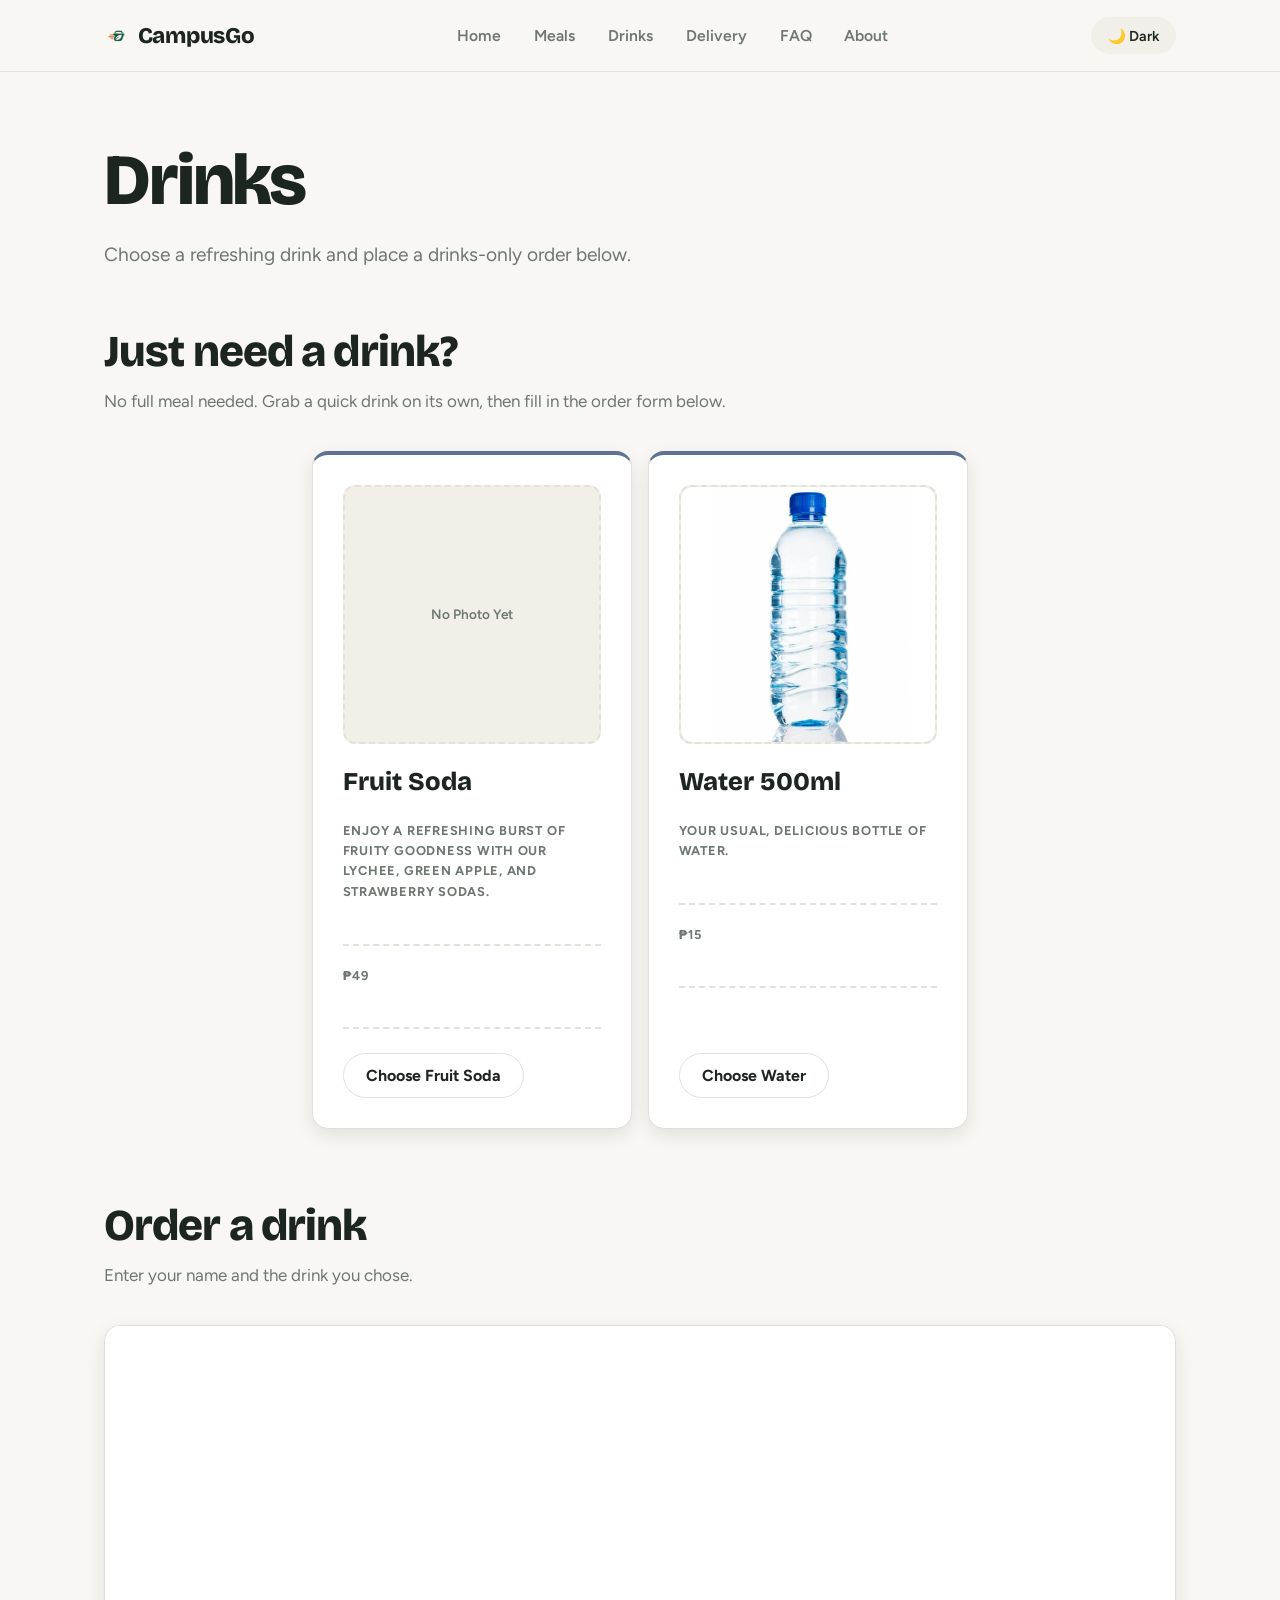
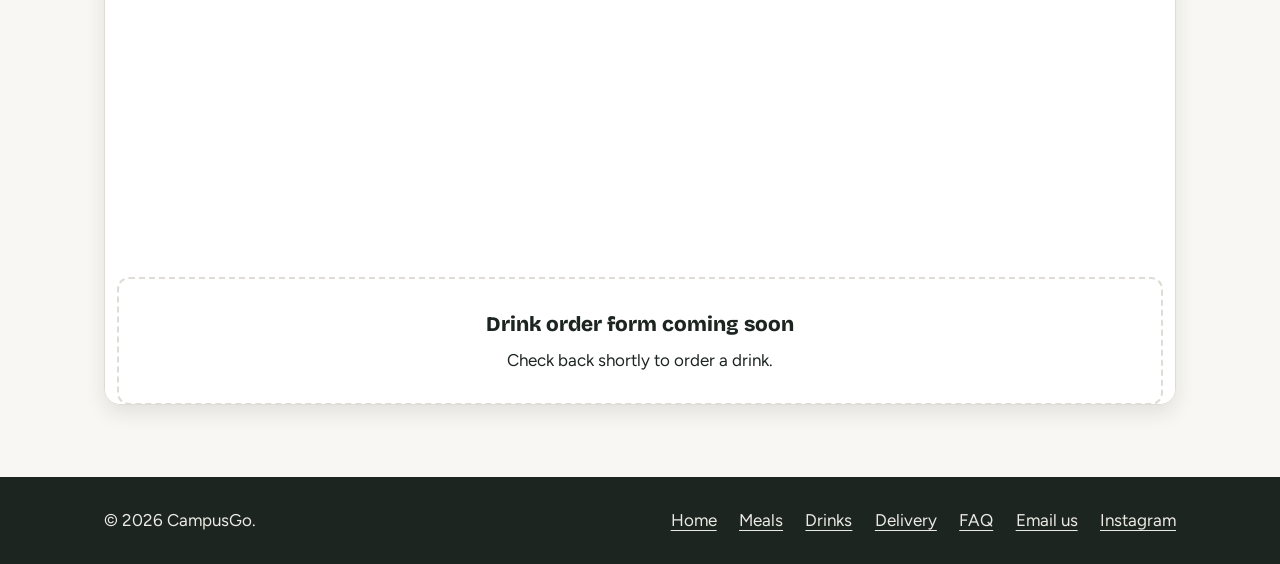
==== drinks.html @ c5e896b9 "Add files via upload MULTIPAGE MAJOR CHANGE" ====
<!DOCTYPE html>
<html lang="en">
<head>
  <meta charset="UTF-8">
  <meta name="viewport" content="width=device-width, initial-scale=1">
  <title>CampusGo | Drinks</title>
  <meta name="description" content="Browse quick drinks and submit a CampusGo drinks-only order.">
  <link rel="icon" type="image/png" sizes="32x32" href="./favicon-32.png">
  <link rel="icon" type="image/png" sizes="192x192" href="./favicon-192.png">
  <link rel="apple-touch-icon" href="./favicon-512.png">

  <link rel="preconnect" href="https://fonts.googleapis.com">
  <link rel="preconnect" href="https://fonts.gstatic.com" crossorigin>
  <link href="https://fonts.googleapis.com/css2?family=Bricolage+Grotesque:opsz,wght@12..96,600;12..96,800&family=Figtree:wght@400;500;700&display=swap" rel="stylesheet">

  <link rel="stylesheet" href="./style.css">

  <script>
    // Apply any saved theme choice immediately, before the page paints,
    // so there's no flash of the wrong theme.
    (function () {
      try {
        var saved = localStorage.getItem('campusgo-theme');
        if (saved === 'dark' || saved === 'light') {
          document.documentElement.setAttribute('data-theme', saved);
        }
      } catch (e) {}
    })();
  </script>
</head> 
<body>
  <a class="skip-link" href="#main">Skip to content</a>
  <header class="site-header">
    <div class="container header-inner">
      <a class="brand" href="index.html#top">
        <img src="./logo-header.png" alt="CampusGo logo" class="brand-logo">
        CampusGo
      </a>
      <nav aria-label="Main">
        <ul class="nav-list">
          <li><a href="index.html">Home</a></li>
          <li><a href="meals.html">Meals</a></li>
          <li><a href="drinks.html">Drinks</a></li>
          <li><a href="index.html#delivery">Delivery</a></li>
          <li><a href="index.html#faq">FAQ</a></li>
          <li><a href="index.html#about">About</a></li>
        </ul>
      </nav>
      <button type="button" class="theme-toggle" id="themeToggle" aria-label="Toggle dark mode">🌙 Dark</button>
    </div>
  </header>
  <main id="main">
<section class="hero"><div class="container"><h1>Drinks</h1><p class="lead">Choose a refreshing drink and place a drinks-only order below.</p></div></section>
<section class="section section--tight" id="drinks" aria-labelledby="drinks-title">
      <div class="container">
        <div class="section-head">
          <h2 id="drinks-title">Just need a drink?</h2>
          <p>No full meal needed. Grab a quick drink on its own, then fill in the order form below.</p>
        </div>

        <!--
          EDIT THE QUICK DRINK OPTIONS HERE.
          Same pattern as the meal cards above: change the name, description
          and price, and swap the meal-image box for a real <img> when ready.

          Each "Choose ..." button below scrolls down to the "Order a drink"
          section further down the page (id="order-drinks"), which has its
          own separate Jotform embed - a different form from the meal order
          form above, since a drink-only order doesn't need to go through it.
        -->
        <div class="tray">

      

          <article class="slot slot--tomato">
            <div class="meal-image">
              <span>No Photo Yet</span>
            </div>
            <h4>Fruit Soda</h4>
            <dl class="details">
              <div class="detail">
                <dt>Enjoy a refreshing burst of fruity goodness with our Lychee, Green Apple, and Strawberry sodas.</dt>
                <dd class="fill"></dd>
              </div>
              <div class="detail">
                <dt>₱49</dt>
                <dd class="fill"></dd>
              </div>
            </dl>
            <a class="btn btn--light" href="#order-drinks">Choose Fruit Soda</a>
          </article>

        

          <article class="slot slot--tomato">
            <div class="meal-image">
              <img src="./Water.png" alt="Water Image">
            </div>
            <h4>Water 500ml</h4>
            <dl class="details">
              <div class="detail">
                <dt>Your usual, delicious bottle of water.</dt>
                <dd class="fill"></dd>
              </div>
              <div class="detail">
                <dt>₱15</dt>
                <dd class="fill"></dd>
              </div>
            </dl>
            <a class="btn btn--light" href="#order-drinks">Choose Water</a>
          </article>

        </div>
      </div>
    </section>
<section class="section section--tight" id="order-drinks" aria-labelledby="order-drinks-title">
      <div class="container">
        <div class="section-head">
          <h2 id="order-drinks-title">Order a drink</h2>
          <p>Enter your name and the drink you chose.</p>
        </div>

        <div class="form-slot">
         
    <iframe
      id="JotFormIFrame-262680993623467"
      title="QUICK DRINKS ORDER"
      onload="window.parent.scrollTo(0,0)"
      allowtransparency="true"
      allow="geolocation; microphone; camera; fullscreen; payment"
      src="https://form.jotform.com/262680993623467"
      frameborder="0"
      style="min-width:100%;max-width:100%;height:539px;border:none;"
      scrolling="yes"
    >
    </iframe>
    <script src='https://cdn.jotfor.ms/s/umd/latest/for-form-embed-handler.js'></script>
    <script>window.jotformEmbedHandler("iframe[id='JotFormIFrame-262680993623467']", "https://form.jotform.com/")</script>
    
          <div class="form-placeholder">
            <p class="placeholder-title">Drink order form coming soon</p>
            <p>Check back shortly to order a drink.</p>
          </div>
        </div>
      </div>
    </section>
  </main>
  <footer class="site-footer">
    <div class="container footer-inner">
      <p>&copy; 2026 CampusGo.</p>
      <ul class="footer-links">
        <li><a href="index.html">Home</a></li>
        <li><a href="meals.html">Meals</a></li>
        <li><a href="drinks.html">Drinks</a></li>
        <li><a href="index.html#delivery">Delivery</a></li>
        <li><a href="index.html#faq">FAQ</a></li>
        <li><a href="mailto:halaman6767@example.com">Email us</a></li>
        <li><a href="https://instagram.com/campusgo.uc" target="_blank" rel="noopener">Instagram</a></li>
      </ul>
    </div>
  </footer>
  <script>
    (function () {
      var root = document.documentElement;
      var btn = document.getElementById('themeToggle');
      var STORAGE_KEY = 'campusgo-theme';

      function systemPrefersDark() {
        return window.matchMedia('(prefers-color-scheme: dark)').matches;
      }

      function currentTheme() {
        var saved = root.getAttribute('data-theme');
        if (saved === 'dark' || saved === 'light') return saved;
        return systemPrefersDark() ? 'dark' : 'light';
      }

      function updateButtonLabel() {
        var isDark = currentTheme() === 'dark';
        btn.textContent = isDark ? '☀️ Light' : '🌙 Dark';
        btn.setAttribute('aria-pressed', String(isDark));
      }

      function setTheme(theme) {
        root.setAttribute('data-theme', theme);
        try { localStorage.setItem(STORAGE_KEY, theme); } catch (e) {}
        updateButtonLabel();
      }

      btn.addEventListener('click', function () {
        setTheme(currentTheme() === 'dark' ? 'light' : 'dark');
      });

      updateButtonLabel();
    })();
  </script>

</body>
</html>
---- style.css ----
/* =========================================================
   Student meals + drinks site
   Layout: flexbox only.
   Palette: warm neutral base, green used sparingly as an accent.
   Color tokens (light + dark) live in the blocks below.
   ========================================================= */

/* ---------- Color tokens: light (default) ---------- */

:root {
  color-scheme: light;

  --bg: #f8f7f3;               /* warm paper background */
  --text: #1d2521;             /* near-black ink */
  --text-muted: #6d7770;
  --line: #e3e1da;             /* hairline borders */
  --surface: #ffffff;
  --surface-alt: #f1efe8;      /* section tint, neutral (no green) */

  --green: #2f6f52;            /* the one accent color */
  --green-deep: #234f3c;
  --green-soft: #e8f0ea;       /* light green tint, used sparingly */

  --clay: #c07a4e;             /* second accent, used once on a card */
  --slate: #5c7290;            /* third accent, used once on a card */

  --focus: #2f6f52;
  --shadow-color: rgba(29, 37, 33, 0.10);

  --tray-bg: #1d2521;
  --inverse-bg: #1d2521;
  --inverse-text: #f8f7f3;
  --footer-bg: #1d2521;
  --footer-text: #eceae4;

  /* Form boxes stay light in both modes so embedded Jotforms look right */
  --form-bg: #ffffff;
  --form-text: #1d2521;
  --form-border: #dedcd4;

  --radius: 16px;
  --radius-sm: 12px;

  --font-display: "Bricolage Grotesque", "Trebuchet MS", system-ui, sans-serif;
  --font-body: "Figtree", system-ui, -apple-system, "Segoe UI", Roboto, sans-serif;
}

/* ---------- Color tokens: dark ----------
   Applies when the visitor's device is set to dark mode,
   unless they picked light with the toggle button. */

@media (prefers-color-scheme: dark) {
  :root:not([data-theme="light"]) {
    color-scheme: dark;

    --bg: #14201b;
    --text: #eaeee9;
    --text-muted: #9fada4;
    --line: #2b352f;
    --surface: #1a2620;
    --surface-alt: #1c2822;

    --green: #6fc89a;
    --green-deep: #4ba277;
    --green-soft: #1e3b2c;

    --clay: #d99568;
    --slate: #85a0c2;

    --focus: #6fc89a;
    --shadow-color: rgba(0, 0, 0, 0.4);

    --tray-bg: #0d1512;
    --inverse-bg: #eaeee9;
    --inverse-text: #14201b;
    --footer-bg: #0d1512;
    --footer-text: #dfe6e1;

    --form-bg: #f5f6f3;
    --form-text: #1d2521;
    --form-border: #3a463f;
  }
}

/* Dark mode picked with the toggle button */
:root[data-theme="dark"] {
  color-scheme: dark;

  --bg: #14201b;
  --text: #eaeee9;
  --text-muted: #9fada4;
  --line: #2b352f;
  --surface: #1a2620;
  --surface-alt: #1c2822;

  --green: #6fc89a;
  --green-deep: #4ba277;
  --green-soft: #1e3b2c;

  --clay: #d99568;
  --slate: #85a0c2;

  --focus: #6fc89a;
  --shadow-color: rgba(0, 0, 0, 0.4);

  --tray-bg: #0d1512;
  --inverse-bg: #eaeee9;
  --inverse-text: #14201b;
  --footer-bg: #0d1512;
  --footer-text: #dfe6e1;

  --form-bg: #f5f6f3;
  --form-text: #1d2521;
  --form-border: #3a463f;
}

/* ---------- Base ---------- */

#notavail{
   font-color: red;
}

*,
*::before,
*::after {
  box-sizing: border-box;
}

html {
  scroll-behavior: smooth;
  scroll-padding-top: 5.5rem;
}

body {
  margin: 0;
  font-family: var(--font-body);
  font-size: 1.0625rem;
  line-height: 1.6;
  color: var(--text);
  background: var(--bg);
  transition: background-color 0.2s, color 0.2s;
}

h1,
h2,
h3,
h4 {
  font-family: var(--font-display);
  line-height: 1.12;
  margin: 0;
  color: var(--text);
}

p {
  margin: 0;
}

ul,
ol {
  margin: 0;
  padding: 0;
  list-style: none;
}

a {
  color: inherit;
}

img {
  max-width: 100%;
  display: block;
}

:focus-visible {
  outline: 3px solid var(--focus);
  outline-offset: 3px;
}

@media (prefers-reduced-motion: reduce) {
  html {
    scroll-behavior: auto;
  }
  * {
    transition: none !important;
  }
}

.container {
  width: 100%;
  max-width: 1120px;
  margin-inline: auto;
  padding-inline: 1.5rem;
}

/* Any section people jump to via a menu link gets breathing room
   above it, so the sticky header never covers the heading -
   generous on purpose since the header can wrap to two lines. */
section[id] {
  scroll-margin-top: 6.5rem;
}

.skip-link {
  position: absolute;
  left: 1rem;
  top: -4rem;
  z-index: 100;
  padding: 0.6rem 1rem;
  background: var(--inverse-bg);
  color: var(--inverse-text);
  border-radius: 8px;
}

.skip-link:focus {
  top: 1rem;
}

/* ---------- Header ---------- */

.site-header {
  position: sticky;
  top: 0;
  z-index: 10;
  background: var(--bg);
  border-bottom: 1.5px solid var(--line);
}

.header-inner {
  display: flex;
  flex-wrap: wrap;
  align-items: center;
  justify-content: space-between;
  gap: 0.6rem 1.5rem;
  padding-block: 1rem;
}

.brand {
  display: inline-flex;
  align-items: center;
  gap: 0.5rem;
  font-family: var(--font-display);
  font-weight: 800;
  font-size: 1.4rem;
  letter-spacing: -0.01em;
  color: var(--text);
  text-decoration: none;
}

.brand-logo {
  width: 1.6rem;
  height: 1.6rem;
  display: block;
}

.nav-list {
  display: flex;
  flex-wrap: wrap;
  align-items: center;
  gap: 0.35rem 0.35rem;
}

.nav-list a {
  display: inline-block;
  padding: 0.45rem 0.85rem;
  font-weight: 600;
  font-size: 0.98rem;
  text-decoration: none;
  color: var(--text-muted);
  border-radius: 999px;
  transition: background-color 0.15s, color 0.15s;
}

.nav-list a:hover {
  background: var(--green-soft);
  color: var(--green);
}

.theme-toggle {
  padding: 0.45rem 1rem;
  font: 600 0.9rem/1.4 var(--font-body);
  color: var(--text);
  background: var(--surface-alt);
  border: 1.5px solid transparent;
  border-radius: 999px;
  cursor: pointer;
  transition: border-color 0.15s, transform 0.12s;
  white-space: nowrap;
}

.theme-toggle:hover {
  border-color: var(--green);
  color: var(--green);
}

.theme-toggle:active {
  transform: scale(0.97);
}

/* ---------- Buttons ---------- */

.btn {
  display: inline-flex;
  align-items: center;
  justify-content: center;
  gap: 0.4rem;
  padding: 0.75rem 1.4rem;
  font: 700 1rem/1.2 var(--font-body);
  text-decoration: none;
  color: var(--inverse-text);
  background: var(--green);
  border: none;
  border-radius: 999px;
  box-shadow: 0 8px 18px var(--shadow-color);
  cursor: pointer;
  transition: transform 0.15s ease, box-shadow 0.15s ease, background-color 0.15s ease;
}

.btn:hover {
  background: var(--green-deep);
  transform: translateY(-2px);
  box-shadow: 0 12px 24px var(--shadow-color);
}

.btn:active {
  transform: translateY(0);
  box-shadow: 0 4px 10px var(--shadow-color);
}

.btn--light {
  color: var(--text);
  background: var(--surface);
  border: 1.5px solid var(--line);
  box-shadow: none;
}

.btn--light:hover {
  color: var(--green);
  background: var(--surface);
  border-color: var(--green);
}

/* ---------- Hero ---------- */

.hero {
  padding-block: 4.5rem 3.5rem;
}

.hero h1 {
  max-width: 18ch;
  font-weight: 800;
  font-size: clamp(2.5rem, 6.5vw, 4.5rem);
  letter-spacing: -0.03em;
  line-height: 1.02;
}

.lead {
  max-width: 52ch;
  margin-top: 1.4rem;
  font-size: 1.2rem;
  color: var(--text-muted);
}

.tiles {
  display: flex;
  flex-wrap: wrap;
  gap: 1.1rem;
  margin-top: 2.75rem;
}

.tile {
  flex: 1 1 280px;
  display: flex;
  flex-direction: column;
  gap: 0.5rem;
  padding: 1.75rem;
  text-decoration: none;
  background: var(--surface);
  border: 1.5px solid var(--line);
  border-radius: var(--radius);
  box-shadow: 0 10px 24px var(--shadow-color);
  transition: transform 0.15s ease, box-shadow 0.15s ease, border-color 0.15s ease;
}

.tile:hover {
  transform: translateY(-4px);
  box-shadow: 0 16px 32px var(--shadow-color);
  border-color: var(--green);
}

.tile-title {
  font-family: var(--font-display);
  font-weight: 800;
  font-size: 1.5rem;
  line-height: 1.15;
}

.tile-text {
  color: var(--text-muted);
}

.tile-link {
  margin-top: 0.5rem;
  font-weight: 700;
  color: var(--green);
  text-decoration: underline;
  text-underline-offset: 4px;
  text-decoration-thickness: 2px;
}

/* ---------- Sections ---------- */

.section {
  padding-block: 4.5rem;
}

.section--tight {
  padding-top: 0;
}

.section-head {
  display: flex;
  flex-direction: column;
  gap: 0.75rem;
  max-width: 60ch;
  margin-bottom: 2.25rem;
}

.section-head h2,
.about h2 {
  font-weight: 800;
  font-size: clamp(1.85rem, 4.2vw, 2.75rem);
  letter-spacing: -0.02em;
}

.section-head p {
  color: var(--text-muted);
}

.subhead {
  margin-block: 3rem 1.1rem;
  font-weight: 800;
  font-size: 1.55rem;
}

/* ---------- Meal cards ----------
   White cards with a thin colored top edge. Only the first
   option uses the green accent - the other two use a warm clay
   and a soft slate so green doesn't take over the page. */

.tray {
  display: flex;
  flex-wrap: wrap;
  justify-content: center;
  gap: 1rem;
}

.slot {
  flex: 1 1 220px;
  max-width: 320px;
  min-width: 0;
  display: flex;
  flex-direction: column;
  gap: 1.5rem;
  min-height: 20rem;
  padding: 1.85rem;
  background: var(--surface);
  border: 1.5px solid var(--line);
  border-top: 4px solid var(--green);
  border-radius: var(--radius);
  box-shadow: 0 6px 18px var(--shadow-color);
}

.slot--mango {
  border-top-color: var(--clay);
}

.slot--tomato {
  border-top-color: var(--slate);
}

.slot h4 {
  font-weight: 800;
  font-size: 1.6rem;
}

/* Image placeholder box - swap for a real <img> when photos are ready */
.meal-image {
  aspect-ratio: 1 / 1;
  display: flex;
  align-items: center;
  justify-content: center;
  background: var(--surface-alt);
  border: 2px dashed var(--line);
  border-radius: var(--radius-sm);
  color: var(--text-muted);
  font-size: 0.85rem;
  font-weight: 600;
}

.meal-image img {
  width: 100%;
  height: 100%;
  object-fit: cover;
  border-radius: var(--radius-sm);
}

.optional-tag {
  font-weight: 500;
  font-size: 0.65em;
  color: var(--text-muted);
}

.subhead--first {
  margin-top: 0;
}

.details {
  display: flex;
  flex-direction: column;
  gap: 1.25rem;
  margin: 0;
}

.detail {
  display: flex;
  flex-direction: column;
  gap: 0.3rem;
}

.detail dt {
  font-weight: 700;
  font-size: 0.8rem;
  text-transform: uppercase;
  letter-spacing: 0.06em;
  color: var(--text-muted);
}

.fill {
  min-height: 2.4rem;
  margin: 0;
  padding-block: 0.25rem;
  font-weight: 600;
  border-bottom: 2px dashed var(--line);
}

.slot .btn {
  margin-top: auto;
  align-self: flex-start;
}

/* ---------- Forms (Jotform slots) ---------- */

.form-slot {
  color: var(--form-text);
  background: var(--form-bg);
  border: 1.5px solid var(--form-border);
  border-radius: var(--radius);
  padding: 0.75rem;
  box-shadow: 0 8px 20px var(--shadow-color);
  height: 680px;
  overflow-y: auto;
}

.form-slot iframe {
  display: block;
  width: 100%;
  min-height: 340px;
  border: 0;
}

.form-placeholder {
  display: flex;
  flex-direction: column;
  align-items: center;
  justify-content: center;
  gap: 0.35rem;
  min-height: 8rem;
  padding: 1.5rem;
  text-align: center;
  color: var(--form-text);
  border: 2px dashed var(--form-border);
  border-radius: var(--radius-sm);
}

.placeholder-title {
  font-family: var(--font-display);
  font-weight: 800;
  font-size: 1.3rem;
}

/* ---------- About ---------- */

.about {
  display: flex;
  flex-direction: column;
  gap: 1rem;
  max-width: 60ch;
}

.about p {
  color: var(--text-muted);
}

/* ---------- Delivery info ---------- */

.info-grid {
  display: flex;
  flex-wrap: wrap;
  gap: 1rem;
}

.info-card {
  flex: 1 1 220px;
  padding: 1.5rem;
  background: var(--surface);
  border: 1.5px solid var(--line);
  border-radius: var(--radius-sm);
}

.info-card h3 {
  font-weight: 800;
  font-size: 1.1rem;
  margin-bottom: 0.6rem;
}

.info-card p {
  color: var(--text-muted);
}

.info-card p + p {
  margin-top: 0.3rem;
}

/* ---------- FAQ ---------- */

.faq-list {
  display: flex;
  flex-direction: column;
  gap: 0.75rem;
}

.faq-item {
  padding: 1.1rem 1.4rem;
  background: var(--surface);
  border: 1.5px solid var(--line);
  border-radius: var(--radius-sm);
}

.faq-item summary {
  cursor: pointer;
  font-weight: 700;
  list-style: none;
}

.faq-item summary::-webkit-details-marker {
  display: none;
}

.faq-item summary::after {
  content: "+";
  float: right;
  font-weight: 800;
  color: var(--green);
}

.faq-item[open] summary::after {
  content: "–";
}

.faq-item p {
  margin-top: 0.75rem;
  color: var(--text-muted);
}

/* ---------- Footer ---------- */

.site-footer {
  color: var(--footer-text);
  background: var(--footer-bg);
}

.footer-inner {
  display: flex;
  flex-wrap: wrap;
  align-items: center;
  justify-content: space-between;
  gap: 1rem 2rem;
  padding-block: 1.85rem;
}

.footer-links {
  display: flex;
  flex-wrap: wrap;
  gap: 0.5rem 1.4rem;
}

.footer-links a {
  text-underline-offset: 4px;
  transition: color 0.15s;
}

.footer-links a:hover {
  color: var(--green);
}

.site-footer :focus-visible {
  outline-color: var(--green);
}

/* ---------- Small screens ---------- */

@media (max-width: 800px) {
  section[id] {
    scroll-margin-top: 9.5rem;
  }

  .hero {
    padding-block: 2.75rem 2.25rem;
  }

  .section {
    padding-block: 3rem;
  }

  /* Meal/drink option cards go full-width and a bit taller on mobile
     so they feel substantial rather than shrinking to fit their content. */
  .slot {
    flex: none;
    width: 100%;
    max-width: none;
    min-height: 22rem;
  }

  .nav-list {
    width: 100%;
    justify-content: flex-start;
  }
}
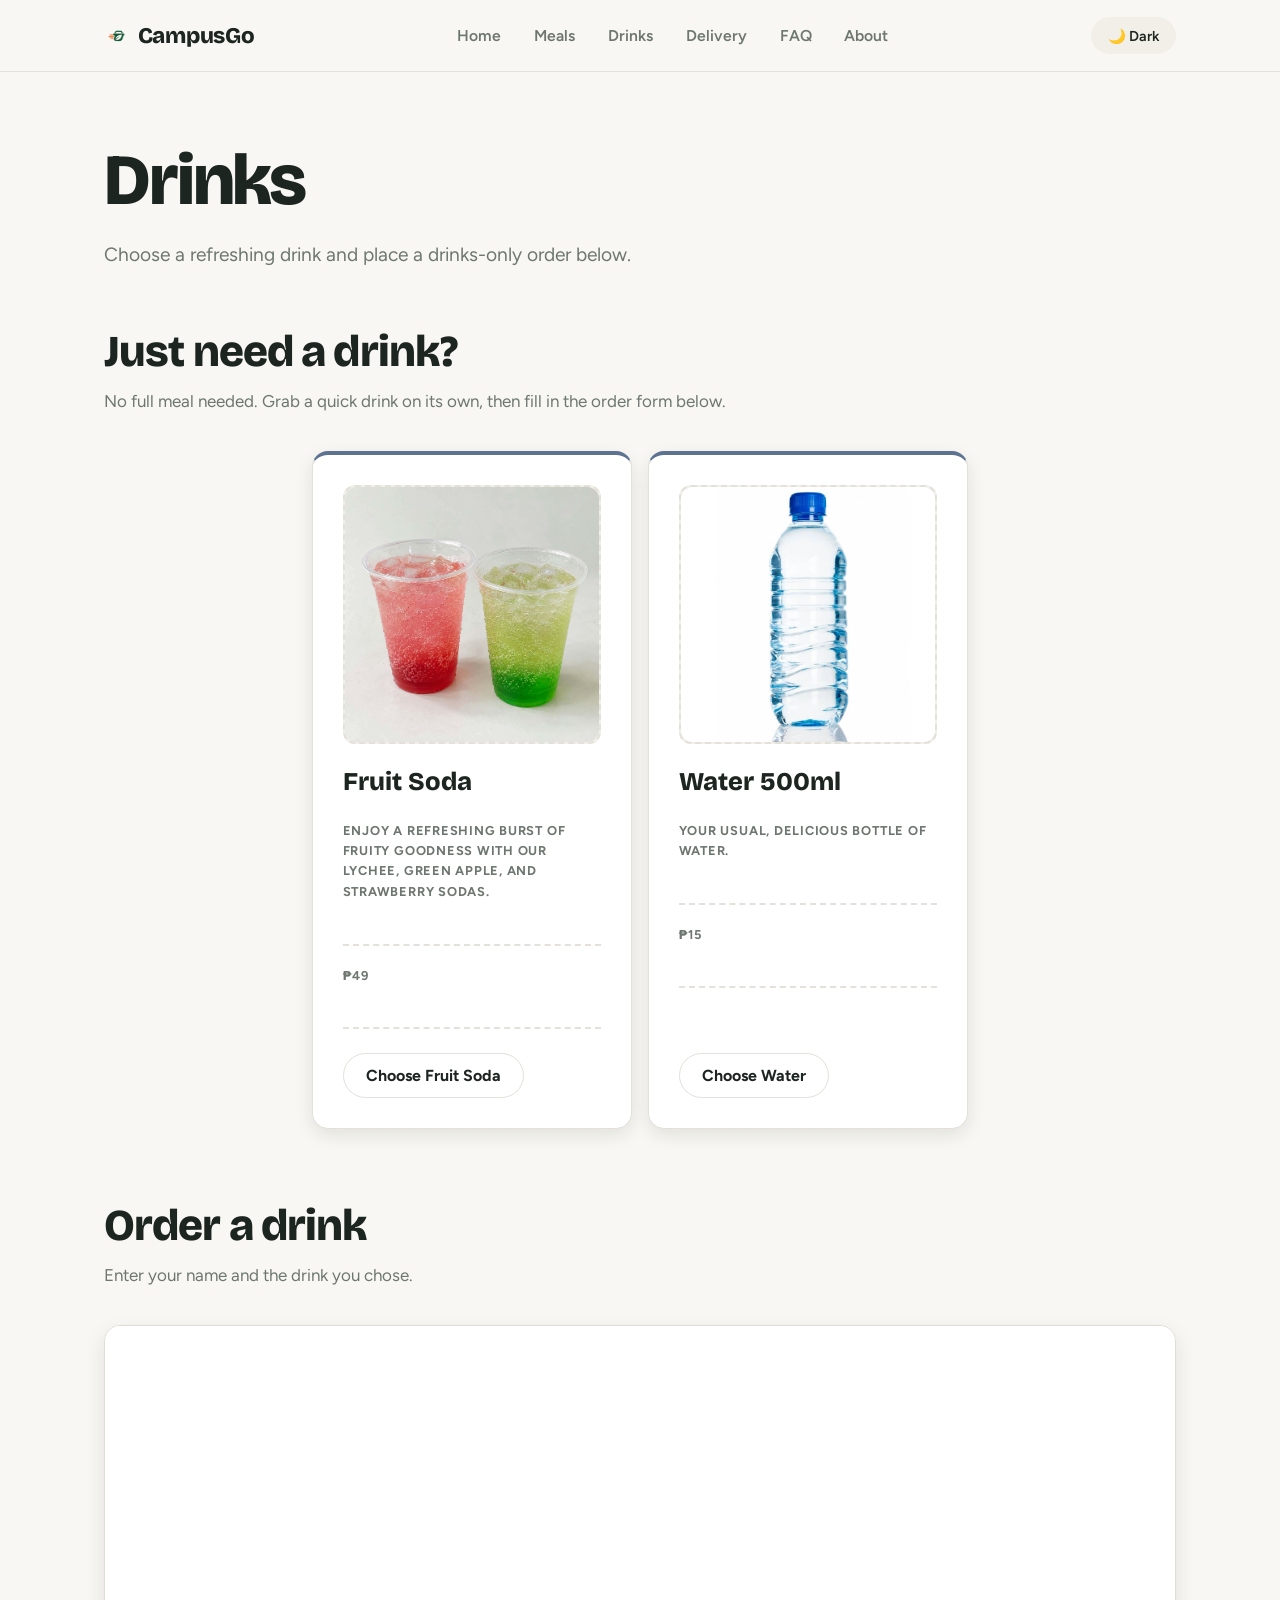
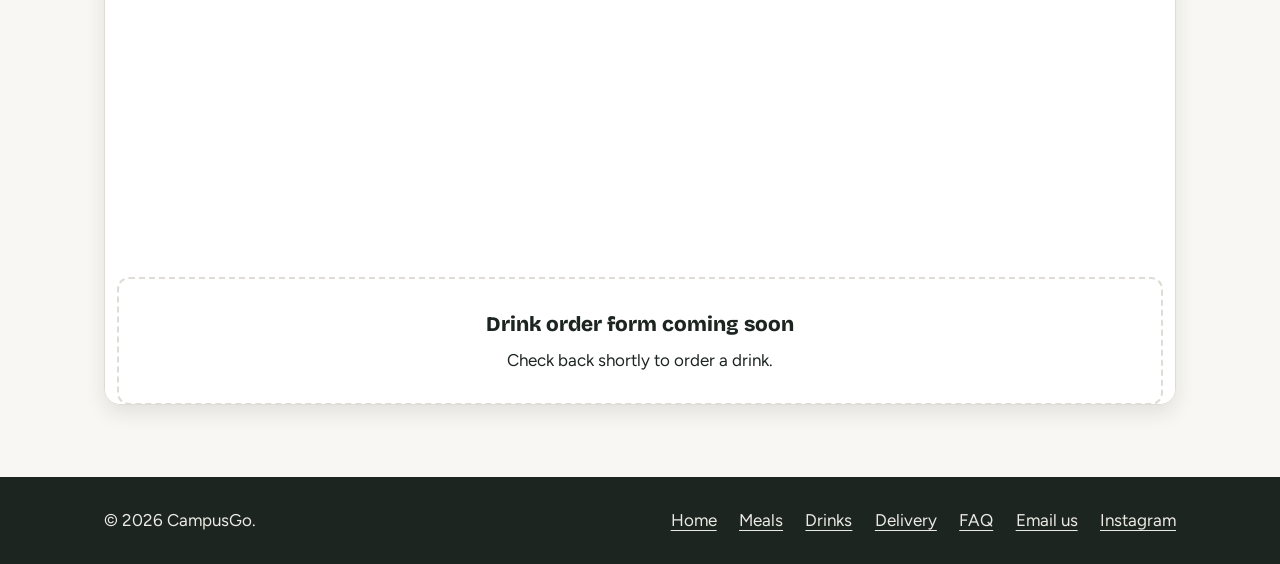
==== commit da2b8929: "Update drinks.html" ====
--- a/drinks.html
+++ b/drinks.html
@@ -74,7 +74,7 @@
 
           <article class="slot slot--tomato">
             <div class="meal-image">
-              <span>No Photo Yet</span>
+              <img src="./soda.jpe" alt="Soda Image">
             </div>
             <h4>Fruit Soda</h4>
             <dl class="details">
